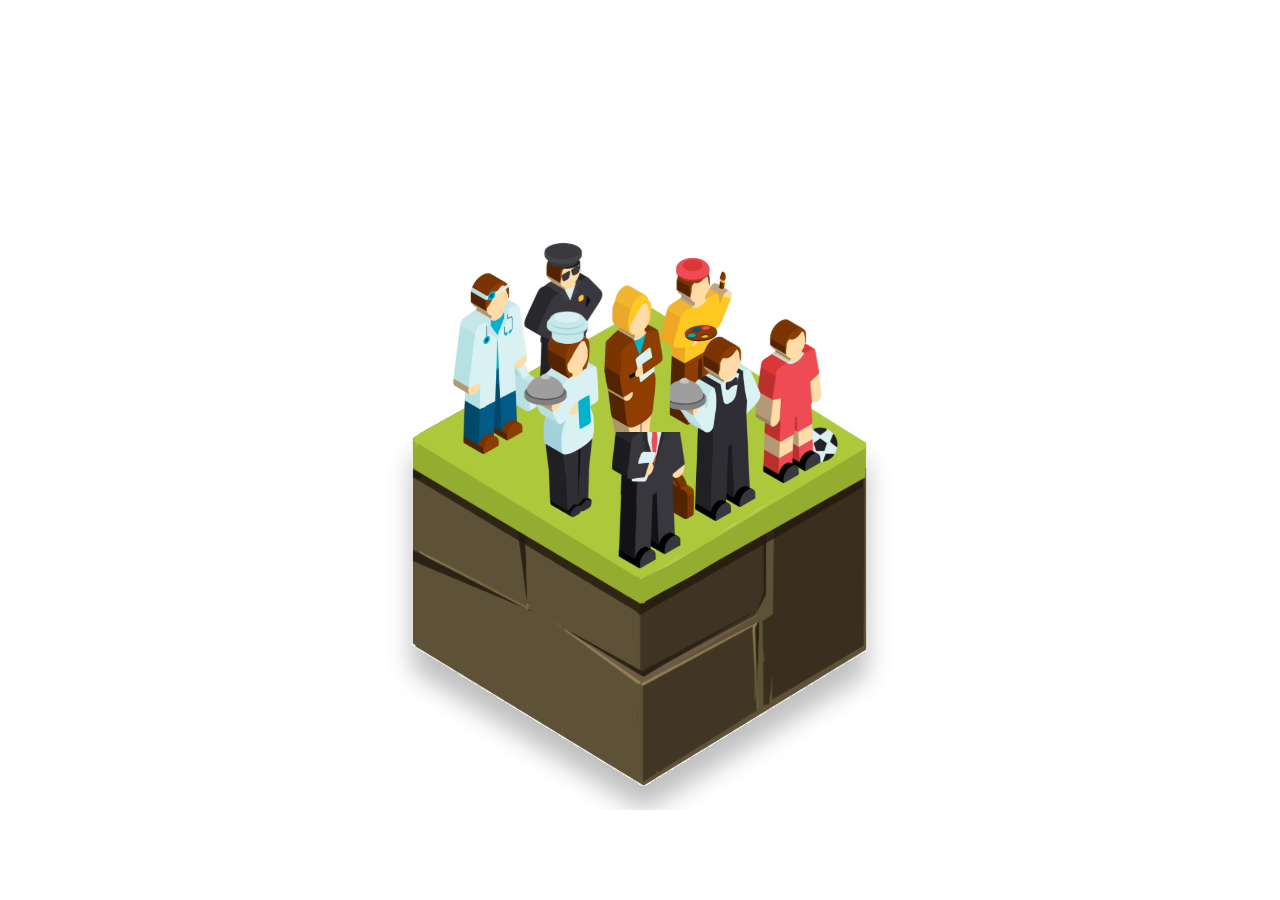
==== density/main.html @ 0b0ed050 "added svg animation" ====
<head>
    <link rel="stylesheet" href="./style.css">
</head>
<body>
    <svg width="80%" height="80%" viewBox="0 0 120 120" fill="none" xmlns="http://www.w3.org/2000/svg" xmlns:xlink="http://www.w3.org/1999/xlink">
        <g id="Frame 1" clip-path="url(#clip0_2_5)">
            <g id="block" filter="url(#filter0_d_2_5)">
                <rect x="-8" y="36" width="136" height="80" fill="url(#pattern0)" shape-rendering="crispEdges"/>
            </g>
            <g id="poeple">
                <rect id="removal" x="48" y="14" width="22" height="33" fill="url(#pattern1)" styles="--order:0;"/>
                <rect id="removal_2" x="26" y="24" width="19" height="44" fill="url(#pattern2)" styles="--order:1;"/>
                <rect id="removal_3" x="40" y="23" width="15" height="31" fill="url(#pattern3)" styles="--order:2;"/>
                <rect id="removal_4" x="39" y="33" width="18" height="42" fill="url(#pattern4)" styles="--order:3;"/>
                <rect id="removal_5" x="49" y="30" width="20" height="37" fill="url(#pattern5)" styles="--order:4;"/>
                <rect id="removal_6" x="76" y="34" width="19" height="35" fill="url(#pattern6)" styles="--order:5;"/>
                <rect id="removal_7" x="56" y="25" width="27" height="33" fill="url(#pattern7)" styles="--order:6;"/>
                <rect id="removal_8" x="65" y="39" width="17" height="34" fill="url(#pattern8)" styles="--order:7;"/>
                <rect id="removal_9" x="54" y="57" width="16" height="23" fill="url(#pattern9)" styles="--order:8;"/>
            </g>
        </g>
        <defs>
            <filter id="filter0_d_2_5" x="-12" y="36" width="144" height="88" filterUnits="userSpaceOnUse" color-interpolation-filters="sRGB">
                <feFlood flood-opacity="0" result="BackgroundImageFix"/>
                <feColorMatrix in="SourceAlpha" type="matrix" values="0 0 0 0 0 0 0 0 0 0 0 0 0 0 0 0 0 0 127 0" result="hardAlpha"/>
                <feOffset dy="4"/>
                <feGaussianBlur stdDeviation="2"/>
                <feComposite in2="hardAlpha" operator="out"/>
                <feColorMatrix type="matrix" values="0 0 0 0 0 0 0 0 0 0 0 0 0 0 0 0 0 0 0.25 0"/>
                <feBlend mode="normal" in2="BackgroundImageFix" result="effect1_dropShadow_2_5"/>
                <feBlend mode="normal" in="SourceGraphic" in2="effect1_dropShadow_2_5" result="shape"/>
            </filter>
            <pattern id="pattern0" patternContentUnits="objectBoundingBox" width="1" height="1">
                <use xlink:href="#image0_2_5" transform="translate(0.221619) scale(0.0010853 0.00184502)"/>
            </pattern>
            <pattern id="pattern1" patternContentUnits="objectBoundingBox" width="1" height="1">
                <use xlink:href="#image1_2_5" transform="translate(-0.0990625) scale(0.001875 0.00125)"/>
            </pattern>
            <pattern id="pattern2" patternContentUnits="objectBoundingBox" width="1" height="1">
                <use xlink:href="#image2_2_5" transform="translate(-0.110789) scale(0.00289474 0.00125)"/>
            </pattern>
            <pattern id="pattern3" patternContentUnits="objectBoundingBox" width="1" height="1">
                <use xlink:href="#image3_2_5" transform="translate(-0.0860937) scale(0.00322917 0.0015625)"/>
            </pattern>
            <pattern id="pattern4" patternContentUnits="objectBoundingBox" width="1" height="1">
                <use xlink:href="#image4_2_5" transform="translate(-0.0486979) scale(0.00364583 0.0015625)"/>
            </pattern>
            <pattern id="pattern5" patternContentUnits="objectBoundingBox" width="1" height="1">
                <use xlink:href="#image5_2_5" transform="translate(-0.19375) scale(0.00289062 0.0015625)"/>
            </pattern>
            <pattern id="pattern6" patternContentUnits="objectBoundingBox" width="1" height="1">
                <use xlink:href="#image6_2_5" transform="translate(-0.189638) scale(0.00230263 0.00125)"/>
            </pattern>
            <pattern id="pattern7" patternContentUnits="objectBoundingBox" width="1" height="1">
                <use xlink:href="#image7_2_5" transform="translate(0 -0.0454545) scale(0.00166667 0.00136364)"/>
            </pattern>
            <pattern id="pattern8" patternContentUnits="objectBoundingBox" width="1" height="1">
                <use xlink:href="#image8_2_5" transform="translate(-0.14375) scale(0.003125 0.0015625)"/>
            </pattern>
            <pattern id="pattern9" patternContentUnits="objectBoundingBox" width="1" height="1">
                <use xlink:href="#image9_2_5" transform="translate(0 -0.471997) scale(0.00338983 0.00235814)"/>
            </pattern>
            <clipPath id="clip0_2_5">
                <rect width="120" height="120" fill="white"/>
            </clipPath>
            <image id="image0_2_5" data-name="isometric_block (13).png" width="513" height="542" xlink:href="[data-uri]"/>
            <image id="image1_2_5" data-name="[removal.png" width="639" height="800" xlink:href="[data-uri]"/>
            <image id="image2_2_5" data-name="[removal.png" width="422" height="800" xlink:href="[data-uri]"/>
            <image id="image3_2_5" data-name="[removal.png" width="363" height="640" xlink:href="[data-uri]"/>
            <image id="image4_2_5" data-name="[removal.png" width="301" height="640" xlink:href="[data-uri]"/>
            <image id="image5_2_5" data-name="[removal.png" width="480" height="640" xlink:href="[data-uri]"/>
            <image id="image6_2_5" data-name="[removal.png" width="599" height="800" xlink:href="[data-uri]"/>
            <image id="image7_2_5" data-name="[removal.png" width="600" height="800" xlink:href="[data-uri]"/>
            <image id="image8_2_5" data-name="[removal.png" width="412" height="640" xlink:href="[data-uri]"/>
            <image id="image9_2_5" data-name="[removal.png" width="295" height="640" xlink:href="[data-uri]"/>
        </defs>
    </svg>
        
        
    
</body>
---- density/style.css ----
svg {
    position: absolute;
    left: 50%;
    top: 50%;
    transform: translate(-50%, -50%);
}

#removal {
    position: absolute;
    y:-100;
    animation: a 1000ms forwards ease;
    animation-delay: calc(var(--order) *200ms);

}

@keyframes a {
    0% {
        y:-100
    }

    100% {
        y: 14
    }
}
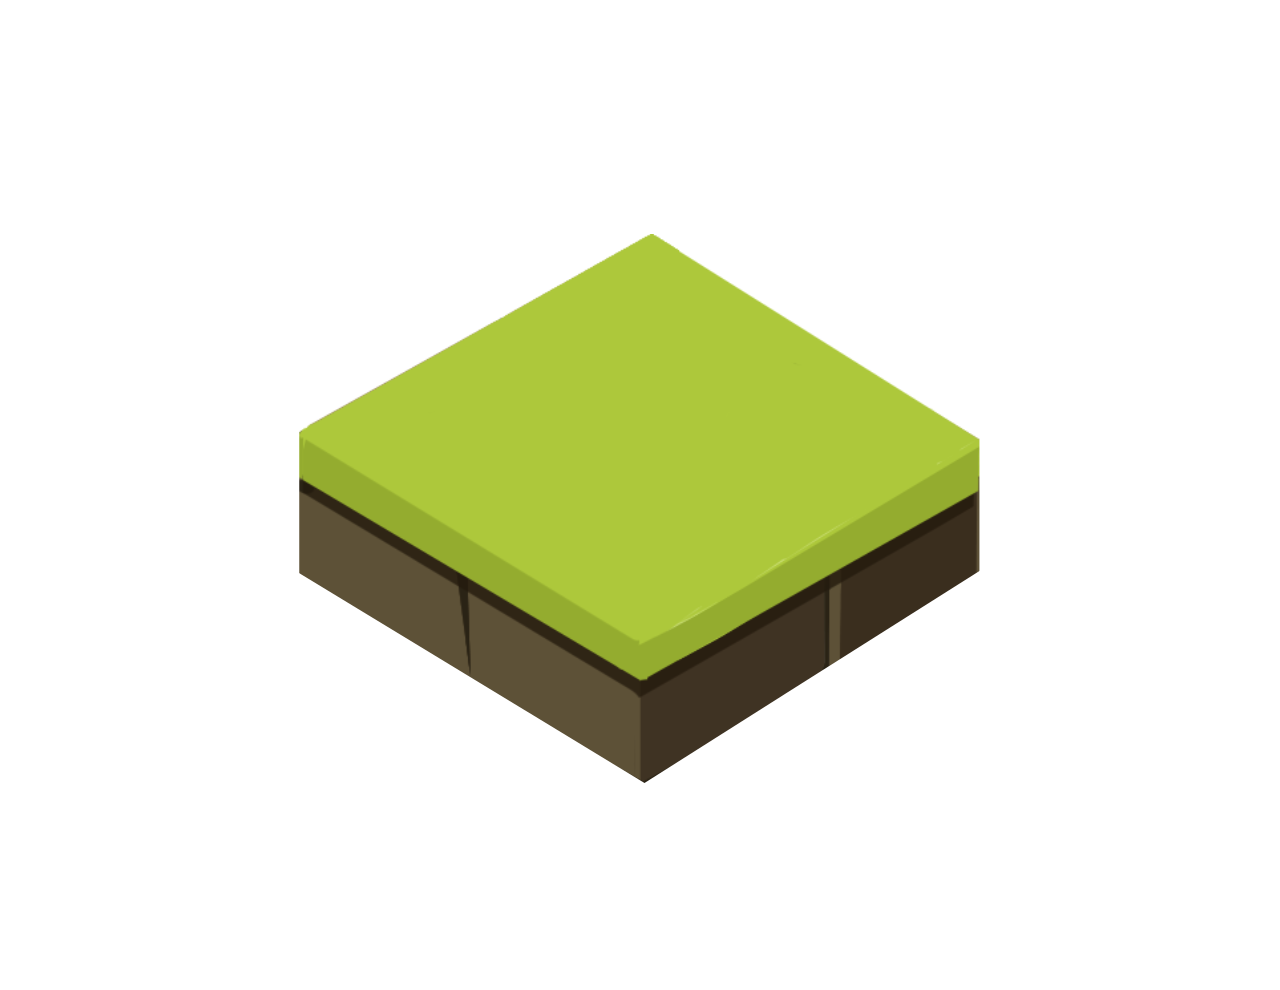
==== commit 5b75478b: "grapher works" ====
--- a/density/main.html
+++ b/density/main.html
@@ -1,35 +1,90 @@
 <head>
-    <link rel="stylesheet" href="./style.css">
+    <!-- <link rel="stylesheet" href="./style.css"> -->
 </head>
 <body>
-    <svg width="80%" height="80%" viewBox="0 0 120 120" fill="none" xmlns="http://www.w3.org/2000/svg" xmlns:xlink="http://www.w3.org/1999/xlink">
+    <!-- <svg width="120%" height="120%" viewBox="0 0 120 120" fill="none" xmlns="http://www.w3.org/2000/svg" xmlns:xlink="http://www.w3.org/1999/xlink">
         <g id="Frame 1" clip-path="url(#clip0_2_5)">
-            <g id="block" filter="url(#filter0_d_2_5)">
-                <rect x="-8" y="36" width="136" height="80" fill="url(#pattern0)" shape-rendering="crispEdges"/>
-            </g>
-            <g id="poeple">
-                <rect id="removal" x="48" y="14" width="22" height="33" fill="url(#pattern1)" styles="--order:0;"/>
-                <rect id="removal_2" x="26" y="24" width="19" height="44" fill="url(#pattern2)" styles="--order:1;"/>
-                <rect id="removal_3" x="40" y="23" width="15" height="31" fill="url(#pattern3)" styles="--order:2;"/>
-                <rect id="removal_4" x="39" y="33" width="18" height="42" fill="url(#pattern4)" styles="--order:3;"/>
-                <rect id="removal_5" x="49" y="30" width="20" height="37" fill="url(#pattern5)" styles="--order:4;"/>
-                <rect id="removal_6" x="76" y="34" width="19" height="35" fill="url(#pattern6)" styles="--order:5;"/>
-                <rect id="removal_7" x="56" y="25" width="27" height="33" fill="url(#pattern7)" styles="--order:6;"/>
-                <rect id="removal_8" x="65" y="39" width="17" height="34" fill="url(#pattern8)" styles="--order:7;"/>
-                <rect id="removal_9" x="54" y="57" width="16" height="23" fill="url(#pattern9)" styles="--order:8;"/>
+            <mask id="mask0_2_5" style="mask-type:alpha" maskUnits="userSpaceOnUse" x="19" y="-7" width="81" height="104">
+                <path id="Polygon 1" d="M60.5 -6.75L100 16V72L60.5 97L19.3638 72V19.5L60.5 -6.75Z" fill="#D9D9D9"/>
+            </mask>
+            <g mask="url(#mask0_2_5)">
+                <rect id="block" x="-8" y="36" width="136" height="80" fill="url(#pattern0)"/>
+                <g id="people">
+                    <rect id="fonctionnary" x="39" y="40" width="8" height="18" fill="url(#pattern1)" style="--order:5"/>
+                    <rect id="worker" x="46" y="36" width="14" height="22" fill="url(#pattern2)" style="--order:0"/>
+                    <rect id="police" x="61" y="30" width="6" height="15" fill="url(#pattern3)" style="--order:7"/>
+                    <rect id="chef" x="44" y="50" width="7" height="19" fill="url(#pattern4)" style="--order:1"/>
+                    <rect id="teacher" x="56" y="42" width="10" height="18" fill="url(#pattern5)" style="--order:4"/>
+                    <rect id="football" x="76" y="50" width="10" height="17" fill="url(#pattern6)" style="--order:6"/>
+                    <rect id="painter" x="66" y="41" width="14" height="15" fill="url(#pattern7)" style="--order:3"/>
+                    <rect id="servant" x="64" y="51" width="8" height="16" fill="url(#pattern8)" style="--order:2"/>
+                    <rect id="doctors" x="54" y="57" width="10" height="22" fill="url(#pattern9)" style="--order:8"/>
+                </g>
             </g>
         </g>
         <defs>
-            <filter id="filter0_d_2_5" x="-12" y="36" width="144" height="88" filterUnits="userSpaceOnUse" color-interpolation-filters="sRGB">
-                <feFlood flood-opacity="0" result="BackgroundImageFix"/>
-                <feColorMatrix in="SourceAlpha" type="matrix" values="0 0 0 0 0 0 0 0 0 0 0 0 0 0 0 0 0 0 127 0" result="hardAlpha"/>
-                <feOffset dy="4"/>
-                <feGaussianBlur stdDeviation="2"/>
-                <feComposite in2="hardAlpha" operator="out"/>
-                <feColorMatrix type="matrix" values="0 0 0 0 0 0 0 0 0 0 0 0 0 0 0 0 0 0 0.25 0"/>
-                <feBlend mode="normal" in2="BackgroundImageFix" result="effect1_dropShadow_2_5"/>
-                <feBlend mode="normal" in="SourceGraphic" in2="effect1_dropShadow_2_5" result="shape"/>
-            </filter>
+            <pattern id="pattern0" patternContentUnits="objectBoundingBox" width="1" height="1">
+                <use xlink:href="#image0_2_5" transform="translate(0.221619) scale(0.0010853 0.00184502)"/>
+            </pattern>
+            <pattern id="pattern1" patternContentUnits="objectBoundingBox" width="1" height="1">
+                <use xlink:href="#image1_2_5" transform="translate(0 0.0178908) scale(0.00338983 0.00150659)"/>
+            </pattern>
+            <pattern id="pattern2" patternContentUnits="objectBoundingBox" width="1" height="1">
+                <use xlink:href="#image2_2_5" transform="translate(0 0.10165) scale(0.00156495 0.000995874)"/>
+            </pattern>
+            <pattern id="pattern3" patternContentUnits="objectBoundingBox" width="1" height="1">
+                <use xlink:href="#image3_2_5" transform="translate(-0.208984) scale(0.00390625 0.0015625)"/>
+            </pattern>
+            <pattern id="pattern4" patternContentUnits="objectBoundingBox" width="1" height="1">
+                <use xlink:href="#image4_2_5" transform="translate(-0.138281) scale(0.00424107 0.0015625)"/>
+            </pattern>
+            <pattern id="pattern5" patternContentUnits="objectBoundingBox" width="1" height="1">
+                <use xlink:href="#image5_2_5" transform="translate(-0.175) scale(0.0028125 0.0015625)"/>
+            </pattern>
+            <pattern id="pattern6" patternContentUnits="objectBoundingBox" width="1" height="1">
+                <use xlink:href="#image6_2_5" transform="translate(-0.136438) scale(0.002125 0.00125)"/>
+            </pattern>
+            <pattern id="pattern7" patternContentUnits="objectBoundingBox" width="1" height="1">
+                <use xlink:href="#image7_2_5" transform="translate(0 -0.122222) scale(0.00166667 0.00155556)"/>
+            </pattern>
+            <pattern id="pattern8" patternContentUnits="objectBoundingBox" width="1" height="1">
+                <use xlink:href="#image8_2_5" transform="translate(-0.14375) scale(0.003125 0.0015625)"/>
+            </pattern>
+            <pattern id="pattern9" patternContentUnits="objectBoundingBox" width="1" height="1">
+                <use xlink:href="#image9_2_5" transform="translate(-0.08025) scale(0.00275 0.00125)"/>
+            </pattern>
+            <clipPath id="clip0_2_5">
+                <rect width="120" height="120" fill="white"/>
+            </clipPath>
+            <image id="image0_2_5" data-name="isometric_block (13).png" width="513" height="542" xlink:href="[data-uri]"/>
+            <image id="image1_2_5" data-name="[removal.png" width="295" height="640" xlink:href="[data-uri]"/>
+            <image id="image2_2_5" data-name="[removal.png" width="639" height="800" xlink:href="[data-uri]"/>
+            <image id="image3_2_5" data-name="[removal.png" width="363" height="640" xlink:href="[data-uri]"/>
+            <image id="image4_2_5" data-name="[removal.png" width="301" height="640" xlink:href="[data-uri]"/>
+            <image id="image5_2_5" data-name="[removal.png" width="480" height="640" xlink:href="[data-uri]"/>
+            <image id="image6_2_5" data-name="[removal.png" width="599" height="800" xlink:href="[data-uri]"/>
+            <image id="image7_2_5" data-name="[removal.png" width="600" height="800" xlink:href="[data-uri]"/>
+            <image id="image8_2_5" data-name="[removal.png" width="412" height="640" xlink:href="[data-uri]"/>
+            <image id="image9_2_5" data-name="[removal.png" width="422" height="800" xlink:href="[data-uri]"/>
+        </defs>
+    </svg> -->
+    
+    <svg width="120%" height="120%" viewBox="0 0 120 120" fill="none" xmlns="http://www.w3.org/2000/svg" xmlns:xlink="http://www.w3.org/1999/xlink">
+        <g id="Frame 1" clip-path="url(#clip0_2_5)">
+            <mask id="mask0_2_5" style="mask-type:alpha" maskUnits="userSpaceOnUse" x="19" y="-7" width="81" height="104">
+                <path id="Polygon 1" d="M60.5 -6.75L100 16V72L60.5 97L19.3638 72V19.5L60.5 -6.75Z" fill="#D9D9D9"/>
+            </mask>
+            <g mask="url(#mask0_2_5)">
+                <rect id="block" x="-8" y="36" width="136" height="80" fill="url(#pattern0)"/>
+                <g id="people">
+                    <rect id="worker" x="38" y="25" width="22" height="33" fill="url(#pattern1)" style="--order:0"/>
+                    <rect id="painter" x="56" y="25" width="27" height="33" fill="url(#pattern2)" style="--order:1"/>
+                    <rect id="doctors" x="44" y="34" width="19" height="44" fill="url(#pattern3)" style="--order:3"/>
+                    <rect id="football" x="63" y="39" width="19" height="35" fill="url(#pattern4)" style="--order:2"/>
+                </g>
+            </g>
+        </g>
+        <defs>
             <pattern id="pattern0" patternContentUnits="objectBoundingBox" width="1" height="1">
                 <use xlink:href="#image0_2_5" transform="translate(0.221619) scale(0.0010853 0.00184502)"/>
             </pattern>
@@ -37,45 +92,57 @@
                 <use xlink:href="#image1_2_5" transform="translate(-0.0990625) scale(0.001875 0.00125)"/>
             </pattern>
             <pattern id="pattern2" patternContentUnits="objectBoundingBox" width="1" height="1">
-                <use xlink:href="#image2_2_5" transform="translate(-0.110789) scale(0.00289474 0.00125)"/>
+                <use xlink:href="#image2_2_5" transform="translate(0 -0.0454545) scale(0.00166667 0.00136364)"/>
             </pattern>
             <pattern id="pattern3" patternContentUnits="objectBoundingBox" width="1" height="1">
-                <use xlink:href="#image3_2_5" transform="translate(-0.0860937) scale(0.00322917 0.0015625)"/>
+                <use xlink:href="#image3_2_5" transform="translate(-0.110789) scale(0.00289474 0.00125)"/>
             </pattern>
             <pattern id="pattern4" patternContentUnits="objectBoundingBox" width="1" height="1">
-                <use xlink:href="#image4_2_5" transform="translate(-0.0486979) scale(0.00364583 0.0015625)"/>
-            </pattern>
-            <pattern id="pattern5" patternContentUnits="objectBoundingBox" width="1" height="1">
-                <use xlink:href="#image5_2_5" transform="translate(-0.19375) scale(0.00289062 0.0015625)"/>
-            </pattern>
-            <pattern id="pattern6" patternContentUnits="objectBoundingBox" width="1" height="1">
-                <use xlink:href="#image6_2_5" transform="translate(-0.189638) scale(0.00230263 0.00125)"/>
-            </pattern>
-            <pattern id="pattern7" patternContentUnits="objectBoundingBox" width="1" height="1">
-                <use xlink:href="#image7_2_5" transform="translate(0 -0.0454545) scale(0.00166667 0.00136364)"/>
-            </pattern>
-            <pattern id="pattern8" patternContentUnits="objectBoundingBox" width="1" height="1">
-                <use xlink:href="#image8_2_5" transform="translate(-0.14375) scale(0.003125 0.0015625)"/>
-            </pattern>
-            <pattern id="pattern9" patternContentUnits="objectBoundingBox" width="1" height="1">
-                <use xlink:href="#image9_2_5" transform="translate(0 -0.471997) scale(0.00338983 0.00235814)"/>
+                <use xlink:href="#image4_2_5" transform="translate(-0.189638) scale(0.00230263 0.00125)"/>
             </pattern>
             <clipPath id="clip0_2_5">
                 <rect width="120" height="120" fill="white"/>
             </clipPath>
             <image id="image0_2_5" data-name="isometric_block (13).png" width="513" height="542" xlink:href="[data-uri]